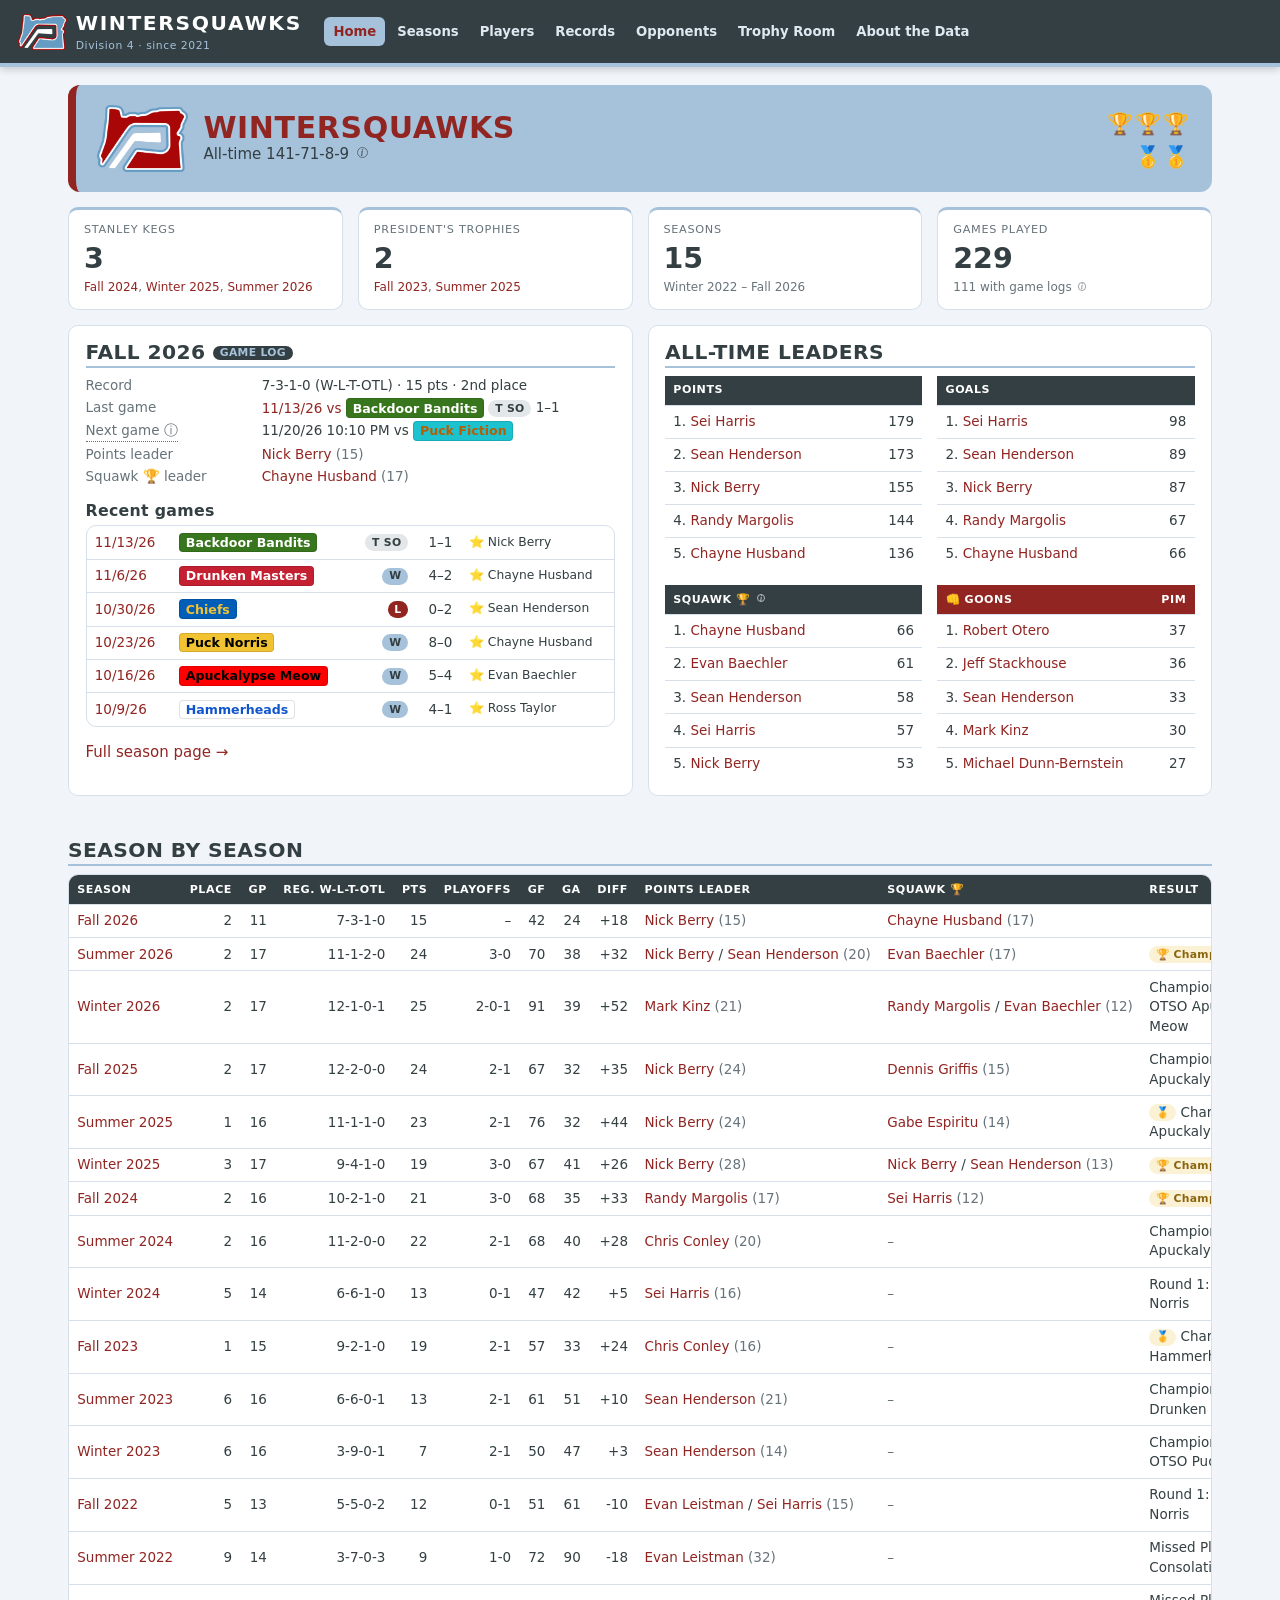
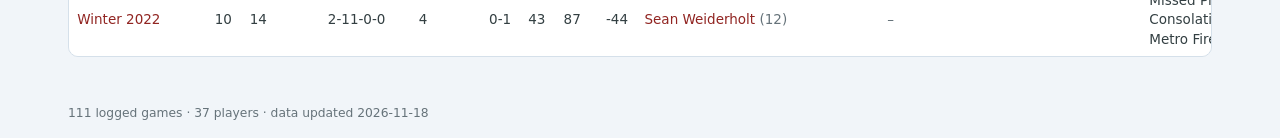
==== index.html @ 5ebfa0e2 "Trophy Room banner: loosely draped gold cloth with Squawks-blue lettering Hangs from two nails and s" ====
<!doctype html>
<html lang="en">
<head>
<meta charset="utf-8">
<meta name="viewport" content="width=device-width, initial-scale=1">
<title>WinterSquawks · Stats</title>
<link rel="icon" type="image/png" href="img/logos/primary.png">
<link rel="stylesheet" href="css/style.css?v=8024936f7b">
</head>
<body>
<header class="top">
  <a class="brand" href="#/"><img class="mark" src="img/logos/primary.png" alt="WinterSquawks logo"><span><b>WINTERSQUAWKS</b><small>Division 4 · since 2021</small></span></a>
  <nav id="nav">
    <a href="#/">Home</a>
    <a href="#/seasons">Seasons</a>
    <a href="#/players">Players</a>
    <a href="#/records">Records</a>
    <a href="#/opponents">Opponents</a>
    <a href="#/trophies">Trophy Room</a>
    <a href="#/about">About the Data</a>
  </nav>
</header>
<main id="app"><p class="loading">Loading…</p></main>
<footer class="foot">
  <span id="foot-meta"></span>
</footer>
<script type="module" src="js/app.js?v=8024936f7b"></script>
</body>
</html>
---- css/style.css ----
@font-face{font-family:'Permanent Marker';src:url(../fonts/permanent-marker.woff2) format('woff2');font-display:swap}
:root{
  /* WinterSquawks colorway */
  --sq-primary:#a6c1da; --sq-secondary:#912522; --sq-black:#333f42; --sq-white:#ffffff;
  --ice:#f1f5f9; --paper:var(--sq-white); --ink:var(--sq-black); --mute:#66737a; --line:#d5e0ea;
  --navy:var(--sq-black); --navy2:#46555a; --blue:var(--sq-secondary); --gold:#c9971a; --red:var(--sq-secondary); --green:#2f6b3a;
  --tint:#e4edf6;
  --head: "Avenir Next Condensed","Roboto Condensed","Arial Narrow",system-ui,sans-serif;
  --body: system-ui,-apple-system,"Segoe UI",Roboto,Helvetica,Arial,sans-serif;
}
*{box-sizing:border-box}
html,body{margin:0;background:var(--ice);color:var(--ink);font:15px/1.45 var(--body)}
a{color:var(--blue);text-decoration:none} a:hover{text-decoration:underline}
h2{color:var(--sq-black);border-bottom:2px solid var(--sq-primary);padding-bottom:.2rem}
h1,h2,h3{font-family:var(--head);letter-spacing:.02em;margin:0 0 .4em;line-height:1.1}
h1{font-size:2rem;text-transform:uppercase} h2{font-size:1.35rem;text-transform:uppercase;margin-top:1.4em} h3{font-size:1.05rem}
.top{background:var(--sq-black);border-bottom:4px solid var(--sq-primary);color:#fff;display:flex;flex-wrap:wrap;align-items:center;gap:.5rem 1.5rem;padding:.6rem 1.2rem;position:sticky;top:0;z-index:5;box-shadow:0 2px 8px #0003}
.brand{color:#fff;display:flex;gap:.6rem;align-items:center;text-decoration:none!important}
.brand .mark{font-size:1.9rem}
.brand b{font-family:var(--head);font-size:1.35rem;letter-spacing:.08em;display:block}
.brand small{display:block;color:var(--sq-primary);font-size:.72rem;letter-spacing:.05em}
nav{display:flex;flex-wrap:wrap;gap:.2rem}
nav a{color:#dfe8f0;padding:.35rem .6rem;border-radius:6px;font-weight:600;font-size:.88rem}
nav a:hover{background:var(--navy2);color:#fff;text-decoration:none}
nav a.on{background:var(--sq-primary);color:var(--sq-secondary);text-decoration:none}
main{max-width:1180px;margin:0 auto;padding:1.2rem}
.foot{max-width:1180px;margin:2rem auto 1rem;padding:0 1.2rem;color:var(--mute);font-size:.82rem;display:flex;justify-content:space-between;gap:1rem;flex-wrap:wrap}
.card{background:var(--paper);border:1px solid var(--line);border-radius:10px;padding:1rem 1.1rem;margin-bottom:1rem}
.grid{display:grid;gap:1rem}
.g2{grid-template-columns:repeat(auto-fit,minmax(320px,1fr))}
.g3{grid-template-columns:repeat(auto-fit,minmax(230px,1fr))}
.g4{grid-template-columns:repeat(auto-fit,minmax(160px,1fr))}
.stat{background:var(--paper);border:1px solid var(--line);border-radius:10px;padding:.8rem 1rem}
.stat .k{font-size:.75rem;color:var(--mute);text-transform:uppercase;letter-spacing:.06em}
.stat{border-top:3px solid var(--sq-primary)} .stat .v{color:var(--sq-black);font-family:var(--head);font-size:1.9rem;font-weight:700;font-variant-numeric:tabular-nums}
.stat .s{font-size:.8rem;color:var(--mute)}
.hero{background:var(--sq-primary);color:var(--sq-black);border-left:8px solid var(--sq-secondary);border-radius:12px;padding:1.3rem 1.4rem;margin-bottom:1rem;display:flex;flex-wrap:wrap;gap:1rem 2rem;align-items:flex-end;justify-content:space-between}
.hero h1{margin:0;color:var(--sq-secondary)} .hero .sub{color:var(--sq-black)}
.hero .big{color:var(--sq-secondary);font-family:var(--head);font-size:2.6rem;font-weight:700;line-height:1}
.trophies{font-size:1.4rem;letter-spacing:.1em}
table{border-collapse:collapse;width:100%;font-variant-numeric:tabular-nums;font-size:.9rem}
.tw{overflow-x:auto;background:var(--paper);border:1px solid var(--line);border-radius:10px}
th,td{padding:.42rem .55rem;text-align:right;white-space:nowrap;border-bottom:1px solid var(--line)}
th{background:var(--sq-black);font-size:.74rem;text-transform:uppercase;letter-spacing:.05em;color:#fff;position:sticky;top:0;cursor:default}
th.sort{cursor:pointer} th.sort:hover{background:var(--navy2)} th.on::after{content:" ▾"} th.on.asc::after{content:" ▴"}
td.l,th.l{text-align:left} tr:last-child td{border-bottom:0}
tbody tr:hover{background:var(--tint)}
tr.tot td{font-weight:700;background:var(--tint)}
.muted{color:var(--mute)} .small{font-size:.82rem}
.pill{display:inline-block;padding:.05rem .45rem;border-radius:99px;font-size:.72rem;font-weight:700;letter-spacing:.03em;vertical-align:middle}
.W{background:var(--sq-primary);color:var(--sq-black)} .L{background:var(--sq-secondary);color:#fff} .T,.OTL{background:#e3e7e9;color:var(--sq-black)}
.champ{background:#fbf1d4;color:#8a6510} .unv{background:#eceff0;color:#66737a} .ver{background:var(--sq-black);color:var(--sq-primary)}
.vid{font-size:.75rem;margin-left:.2rem}
.tabs{display:flex;gap:.3rem;margin:.5rem 0 1rem;flex-wrap:wrap}
.tabs button,.btn{border:1px solid var(--line);background:var(--paper);padding:.35rem .75rem;border-radius:7px;font:600 .85rem var(--body);cursor:pointer;color:var(--ink)}
.tabs button.on,.btn.pri{background:var(--navy);color:#fff;border-color:var(--navy)}
.btn:disabled{opacity:.5;cursor:not-allowed}
.controls{display:flex;flex-wrap:wrap;gap:.6rem 1rem;align-items:center;margin:.4rem 0 .8rem;font-size:.88rem}
.controls label{display:flex;gap:.35rem;align-items:center}
select,input,textarea{font:inherit;padding:.32rem .45rem;border:1px solid #c3ceda;border-radius:6px;background:#fff}
.story p{margin:.35rem 0} .story .l{color:var(--mute)}
.goal-list{list-style:none;padding:0;margin:0} .goal-list li{padding:.3rem 0;border-bottom:1px dashed var(--line)}
.note{background:#fff8e6;border:1px solid #f0d99a;border-radius:8px;padding:.6rem .8rem;font-size:.86rem}
.issues li{margin:.25rem 0}
.season-row a{font-weight:600}
.kv{display:grid;grid-template-columns:max-content 1fr;gap:.2rem 1rem;font-size:.9rem}
.kv dt{color:var(--mute)}
.loading{color:var(--mute)}
@media (max-width:640px){ h1{font-size:1.6rem} .hero .big{font-size:2rem} nav a{padding:.3rem .45rem;font-size:.8rem} }
td.wrap{white-space:normal;min-width:180px}
.team{display:inline-block;padding:.08rem .45rem;border-radius:4px;font-weight:600;font-size:.84rem;line-height:1.35;box-shadow:inset 0 0 0 1px #0000001f}
.hero h1 .team{font-size:inherit;padding:.05rem .5rem}
.note{background:var(--tint);border-color:var(--sq-primary)}
.btn.pri,.tabs button.on{background:var(--sq-secondary)!important;border-color:var(--sq-secondary)!important}
th.on{box-shadow:inset 0 -3px 0 var(--sq-primary)}

/* info icons: hover (or tap) for details */
.info,.hovertip{position:relative;display:inline-block;cursor:help}
.info{width:1.05em;height:1.05em;border-radius:50%;border:1.5px solid currentColor;font:700 .7em/1 Georgia,serif;font-style:italic;text-align:center;line-height:.95em;vertical-align:.25em;margin-left:.25em;opacity:.65;text-transform:none;letter-spacing:0}
.info:hover,.info:focus{opacity:1;outline:none}
.hovertip{border-bottom:1px dotted currentColor}
.tip{display:none;position:absolute;z-index:50;left:50%;top:calc(100% + 8px);transform:translateX(-50%);width:max-content;max-width:300px;
  background:var(--sq-black);color:#fff;font:400 .8rem/1.45 var(--body);text-transform:none;letter-spacing:0;text-align:left;white-space:normal;
  padding:.6rem .75rem;border-radius:8px;box-shadow:0 6px 20px #0004;border-top:3px solid var(--sq-primary)}
.tip.wide{max-width:380px;left:0;transform:none}
.tip .muted{color:#b9c6cc}
.info:hover .tip,.info:focus .tip,.hovertip:hover .tip,.hovertip:focus .tip,.hovertip:focus-within .tip{display:block}
th .tip{font-weight:400}
.ms{margin:.35rem 0;padding-left:1.1rem} .ms li{margin:.15rem 0} .ms li.major{font-weight:800;color:var(--sq-primary)}
/* all-time leaders */
.leaders{grid-template-columns:repeat(auto-fit,minmax(200px,1fr))}
/* Goons */
.goons th{background:var(--sq-secondary)}
.hero.has-photo{align-items:center;justify-content:flex-start}
.pphoto{width:150px;height:150px;object-fit:cover;border-radius:12px;border:4px solid var(--sq-white);box-shadow:0 4px 14px #0003;background:var(--sq-white)}
@media (max-width:640px){ .pphoto{width:110px;height:110px} }
/* logos */
.brand img.mark{height:2.4rem;width:auto;display:block}
.hero-id{display:flex;align-items:center;gap:1rem}
.hero-logo{height:4.5rem;width:auto;display:block}
@media (max-width:640px){ .hero-logo{height:3.2rem} }
/* player page: trophies and ribbons on separate lines */
.trophies.stacked{display:flex;flex-direction:column;align-items:flex-end;gap:.15rem;margin-left:auto}
/* records: career leaders, 4 x 2 */
.rec4{grid-template-columns:repeat(4,minmax(0,1fr))}
@media (max-width:900px){ .rec4{grid-template-columns:repeat(2,minmax(0,1fr))} }
@media (max-width:480px){ .rec4{grid-template-columns:1fr} }
.rec-box{display:flex;flex-direction:column;gap:.5rem;min-width:0}
.rec-title{font-family:var(--head);font-weight:700;text-transform:uppercase;letter-spacing:.04em;font-size:.95rem;color:var(--sq-black)}
.rec3{grid-template-columns:repeat(3,minmax(0,1fr))}
@media (max-width:900px){ .rec3{grid-template-columns:1fr} }
.rec-leader{display:flex;flex-wrap:wrap;justify-content:center;align-items:flex-start;gap:.5rem .8rem;background:var(--sq-primary);border-left:5px solid var(--sq-secondary);border-radius:10px;padding:.7rem;text-align:center;color:var(--sq-black)}
.rec-leader > b{flex-basis:100%;font-family:var(--head);font-size:1.5rem;color:var(--sq-secondary);line-height:1}
.rec-leader > .small{flex-basis:100%;margin-top:-.4rem;text-transform:uppercase;letter-spacing:.06em;color:var(--sq-black)}
.rec-person{display:flex;flex-direction:column;align-items:center;gap:.2rem;min-width:0;max-width:100%}
.rec-person .nm{font-weight:700;color:var(--sq-black);line-height:1.2;white-space:nowrap;max-width:100%;overflow:hidden;text-overflow:ellipsis}
.rec-person img{width:96px;height:96px;object-fit:cover;border-radius:10px;border:3px solid var(--sq-white);background:var(--sq-white);display:block}
.rec-leader.tie .rec-person img{width:64px;height:64px}
.rec-person .muted{color:var(--navy2)}
.rec-box .tw td.l{white-space:normal}
/* team logos */
.tlogo{display:inline-block;object-fit:contain;vertical-align:middle;border-radius:6px}
.tlogo.sm{width:26px;height:26px;margin-right:.15rem}
.tlogo.lg{width:72px;height:72px;flex:none;background:#fff;padding:3px;border-radius:10px;box-shadow:0 2px 8px #0003}
.tlogo.none{display:inline-flex;align-items:center;justify-content:center;font:700 .62rem var(--head);letter-spacing:.03em}
.tlogo.lg.none{font-size:1.1rem;padding:0}
/* season winners band */
.winners{display:grid;grid-template-columns:1fr 1fr;gap:1rem;background:var(--wb-bg);color:var(--wb-fg);border-radius:12px;padding:1rem 1.2rem;margin:-.4rem 0 1rem;box-shadow:inset 0 0 0 1px #0000001f}
.wb-side{display:flex;align-items:center;gap:.9rem}
.wb-side.r{flex-direction:row-reverse;text-align:right}
.wb-label{font-size:.72rem;text-transform:uppercase;letter-spacing:.08em;font-weight:700;opacity:.85}
.wb-team{font-family:var(--head);font-size:1.4rem;font-weight:700;text-transform:uppercase;line-height:1.1}
.wb-info{font-size:.82rem;opacity:.9}
@media (max-width:640px){ .winners{grid-template-columns:1fr} .wb-side.r{flex-direction:row;text-align:left} }
.rec-leader.many{padding:1rem .7rem}
/* team pages */
.team-hero{border-left-color:var(--sq-black);align-items:center;justify-content:flex-start}
.team-hero .big,.team-hero h1{color:inherit}
.tlogo.xl{width:110px;height:110px;flex:none;background:#fff;padding:4px;border-radius:12px;box-shadow:0 4px 14px #0003}
.tlogo.xl.none{font-size:1.5rem;padding:0}
a.tl:hover{text-decoration:none} a.tl:hover .team{box-shadow:inset 0 0 0 2px #0006}
.hero-logo.sec{height:6rem}
@media (max-width:640px){ .hero-logo.sec{height:4rem} }
/* goal videos play inline under the scorer */
.vidbtn{border:1px solid var(--line);background:var(--paper);color:var(--blue);font:600 .8rem var(--body);padding:.12rem .5rem;border-radius:6px;cursor:pointer}
.vidbtn:hover,.vidbtn.on{background:var(--sq-secondary);border-color:var(--sq-secondary);color:#fff}
.vidbox{margin:.5rem 0 .3rem;max-width:640px}
.vidbox iframe{display:block;width:100%;aspect-ratio:16/9;border:0;border-radius:8px;background:#000;margin-bottom:.25rem}
/* game page matchup header */
.hero.matchup{display:grid;grid-template-columns:1fr auto 1fr;align-items:center;gap:1rem;text-align:center}
.mu-team{display:flex;flex-direction:column;align-items:center;gap:.5rem;color:inherit;text-decoration:none!important}
.mu-logo{width:120px;height:120px;object-fit:contain;display:block}
.mu-team .tlogo.mu-logo{background:#fff;padding:5px;border-radius:14px;box-shadow:0 3px 10px #0003}
.mu-team .tlogo.mu-logo.none{display:flex;align-items:center;justify-content:center;font:700 1.6rem var(--head);padding:0}
.mu-name{font-family:var(--head);font-size:1.5rem;font-weight:700;text-transform:uppercase;letter-spacing:.03em;color:var(--sq-secondary)}
.mu-name .team{font-size:1.1rem;padding:.15rem .55rem}
.mu-mid .big{font-size:3.2rem}
.mu-mid .sub{font-size:.85rem}
@media (max-width:640px){ .mu-logo{width:72px;height:72px} .mu-name{font-size:1.05rem} .mu-name .team{font-size:.85rem} .mu-mid .big{font-size:2.2rem} }
/* The Beer League Telegraph(ed Pass) */
.paper{background:#f6f1e4;color:#1d1a16;border:1px solid #d8cfb9;border-radius:4px;padding:1.2rem 1.6rem 1.4rem;margin:1.6rem 0 1rem;box-shadow:0 2px 12px #0002;font-family:Georgia,"Times New Roman",serif;
  background-image:linear-gradient(#0000 0,#0000 calc(100% - 1px),#0000000a 100%);background-size:100% 4px}
.mh{text-align:center;border-bottom:3px double #1d1a16;padding-bottom:.4rem;margin-bottom:.8rem}
.mh-meta{display:flex;justify-content:space-between;gap:1rem;font:italic .74rem Georgia,serif;border-bottom:1px solid #1d1a16;padding-bottom:.3rem;margin-bottom:.4rem;text-transform:uppercase;letter-spacing:.05em}
.mh-name{font-family:"Old English Text MT","UnifrakturMaguntia","Engravers Old English",Georgia,serif;font-size:2.6rem;font-weight:700;line-height:1.05;letter-spacing:.01em}
.mh-name span{font-size:.55em;font-style:italic;font-family:Georgia,serif;font-weight:400;margin-left:.15em;vertical-align:.2em}
.mh-sec{border-top:1px solid #1d1a16;margin-top:.4rem;padding-top:.25rem}
.mh-sec span{display:inline-block;background:#1d1a16;color:#f6f1e4;font:700 .78rem/1 var(--head);letter-spacing:.35em;text-transform:uppercase;padding:.3rem .8rem .3rem 1.15rem}
.np-kicker{font:700 .72rem var(--head);letter-spacing:.2em;text-transform:uppercase;color:var(--sq-secondary)}
.np-head{font-family:Georgia,"Times New Roman",serif;font-size:2.1rem;font-weight:900;line-height:1.05;letter-spacing:-.01em;text-transform:uppercase;margin:.15rem 0 .35rem}
.np-deck{font-style:italic;font-size:1.05rem;color:#4a443b;border-bottom:1px solid #1d1a16;padding-bottom:.5rem;margin-bottom:.7rem}
.np-body{column-count:2;column-gap:1.6rem;column-rule:1px solid #c9bfa6;font-size:1rem;line-height:1.55;text-align:justify;hyphens:auto}
.np-body p{margin:0 0 .6rem}
.np-body p.lede::first-letter{float:left;font-size:3.1em;line-height:.85;font-weight:700;padding:.08em .08em 0 0}
.np-watch{margin-top:.6rem;border-top:1px solid #c9bfa6;padding-top:.6rem}
.paper .vidbtn{font-family:Georgia,serif}
@media (max-width:700px){ .np-body{column-count:1} .mh-name{font-size:1.7rem} .np-head{font-size:1.5rem} .mh-meta span:last-child{display:none} }
.np-body.short{column-count:1}
/* playoff editions */
.paper{position:relative;overflow:hidden}
.np-strap{display:inline-block;margin:.1rem 0 .35rem;padding:.2rem 1rem;font:700 .8rem/1.2 var(--head);letter-spacing:.25em;text-transform:uppercase;color:#1d1a16;border-top:2px solid #1d1a16;border-bottom:2px solid #1d1a16}
.paper.po{border:3px double #b8860b;box-shadow:0 4px 18px #b8860b33}
.paper.po .mh{border-bottom-color:#b8860b}
.paper.po .np-kicker{color:#a0740a}
.paper.won .np-strap{background:#c9971a;color:#1d1a16;border-color:#1d1a16;animation:strap 2.4s ease-in-out infinite}
.paper.won .np-head{color:var(--sq-secondary)}
.paper.title{background-color:#fbf4dc}
.paper.title .np-head{font-size:3rem;text-align:center;line-height:1;margin:.3rem 0 .2rem;text-shadow:2px 2px 0 #c9971a55}
.paper.title .np-kicker,.paper.title .np-deck{text-align:center}
.np-score{text-align:center;font:700 1.3rem Georgia,serif;letter-spacing:.06em;text-transform:uppercase;margin-bottom:.4rem}
.np-score span{color:#b8860b;margin:0 .4rem}
.np-photo{margin:.4rem 0 1rem;border:1px solid #1d1a16;padding:.4rem;background:#fff}
.np-photo img{display:block;width:100%;height:auto;filter:saturate(.92) contrast(1.03)}
.np-photo figcaption{font:italic .86rem/1.4 Georgia,serif;color:#3d372f;padding:.45rem .1rem .1rem;border-top:1px solid #c9bfa6;margin-top:.4rem}
.confetti{position:absolute;inset:0;pointer-events:none;opacity:.55;
  background-image:
    radial-gradient(circle,#c9971a 0 3px,transparent 3.5px),radial-gradient(circle,#912522 0 2.5px,transparent 3px),
    radial-gradient(circle,#a6c1da 0 3px,transparent 3.5px),radial-gradient(circle,#c9971a 0 2px,transparent 2.5px);
  background-size:140px 120px,170px 150px,120px 160px,90px 110px;background-position:10px 20px,60px 80px,100px 10px,30px 55px;
  -webkit-mask-image:linear-gradient(#000 0,#000 9rem,transparent 14rem);mask-image:linear-gradient(#000 0,#000 9rem,transparent 14rem)}
.paper.title .confetti{opacity:.75;-webkit-mask-image:linear-gradient(#000 0,#000 16rem,transparent 24rem);mask-image:linear-gradient(#000 0,#000 16rem,transparent 24rem)}
.paper > *:not(.confetti){position:relative}
@keyframes strap{0%,100%{box-shadow:0 0 0 #c9971a00}50%{box-shadow:0 0 14px #c9971aaa}}
@media (prefers-reduced-motion:reduce){ .paper.won .np-strap{animation:none} }
@media (max-width:700px){ .paper.title .np-head{font-size:1.9rem} }
.team-trophies{display:flex;flex-direction:column;gap:.15rem;margin-top:.3rem;font-size:1.25rem;letter-spacing:.06em}
.team-trophies span{font-size:.8rem;letter-spacing:0;font-weight:600;opacity:.9;margin-left:.3rem;vertical-align:.15em}
/* game lineup card */
.lineup{background:linear-gradient(180deg,#f7fbff,#eaf2fa);border:1px solid var(--line);border-radius:12px;padding:1rem 1.2rem;display:grid;gap:1rem}
.lu-group{display:grid;gap:.45rem}
.lu-head{font:700 .8rem var(--head);letter-spacing:.14em;text-transform:uppercase;color:var(--sq-black);border-bottom:2px solid var(--sq-primary);padding-bottom:.25rem}
.lu-row{display:grid;grid-template-columns:5.5rem 1fr;align-items:center;gap:.6rem}
.lu-lab{font:600 .78rem var(--body);color:var(--muted);text-transform:uppercase;letter-spacing:.05em}
.lu-slots{display:grid;gap:.6rem}
.lu-slots.n3{grid-template-columns:repeat(3,minmax(0,1fr))}
.lu-slots.n2{grid-template-columns:repeat(2,minmax(0,1fr));max-width:66.6%;margin:0 auto;width:100%}
.lu-p{display:flex;align-items:center;gap:.45rem;background:#fff;border:1px solid var(--line);border-left:4px solid var(--sq-secondary);border-radius:8px;padding:.45rem .6rem;color:var(--sq-black);text-decoration:none!important;min-width:0;box-shadow:0 1px 3px #0000000d}
.lu-p:hover{border-color:var(--sq-secondary);box-shadow:0 2px 8px #91252222}
.lu-p.empty{background:transparent;border-style:dashed;border-left-width:1px;box-shadow:none;color:var(--muted)}
.lu-p.rec{border-left-color:#c9971a;box-shadow:inset 0 0 0 1px #c9971a66}
.lu-p.rec .lu-name::after{content:" ★";color:#b8860b}
.lu-pos{font:700 .7rem var(--head);background:var(--sq-black);color:#fff;border-radius:4px;padding:.12rem .32rem;flex:none}
.lu-p.empty .lu-pos{background:#c5ccd3}
.lu-num{font:700 .82rem var(--head);color:var(--sq-secondary);flex:none}
.lu-name{font-weight:600;white-space:nowrap;overflow:hidden;text-overflow:ellipsis}
.lu-note{margin:0;text-align:center}
@media (max-width:700px){ .lu-row{grid-template-columns:1fr} .lu-slots.n2{max-width:none} .lu-num{display:none} .lu-p{padding:.4rem;gap:.3rem} .lu-name{font-size:.85rem} }
/* stats entry: line builder */
.lb{display:grid;gap:.9rem;margin:.4rem 0 .6rem}
.lb-sec h4{margin:0 0 .35rem;font:700 .8rem var(--head);letter-spacing:.12em;text-transform:uppercase}
.lb-row{display:grid;grid-template-columns:4.2rem repeat(var(--n),minmax(0,13rem)) 2rem;gap:.5rem;align-items:end;margin-bottom:.35rem}
.lb-row .lb-lab{font-size:.8rem;color:var(--muted);padding-bottom:.45rem}
.lb-row label{display:flex;flex-direction:column;font-size:.72rem;font-weight:700;color:var(--muted)}
.lb-row select{width:100%}
.lb-legacy{background:#fff8e6;border:1px solid #ecd9a6;border-radius:8px;padding:.6rem .8rem;font-size:.88rem}
/* goalies: centered, a second goalie stacks under the first */
.lu-slots.goalies{grid-template-columns:minmax(0,1fr);width:100%;max-width:calc((100% - 1.2rem) / 3);margin:0 auto}
@media (max-width:700px){ .lu-slots.goalies{max-width:none} }
.lg-table td{padding:.3rem .35rem}
.lg-table select{max-width:11rem}
/* stats entry: Division 4 awards */
.aw-row{align-items:flex-end}
.aw-people{display:grid;grid-template-columns:repeat(auto-fit,minmax(300px,1fr));gap:.8rem;margin:.6rem 0}
.aw-person{display:flex;flex-wrap:wrap;gap:.5rem;align-items:flex-end;border:1px solid var(--line);border-radius:8px;padding:.6rem .7rem;background:#fbfcfe}
.aw-person .aw-lab{flex-basis:100%;font:700 .78rem var(--head);letter-spacing:.08em;text-transform:uppercase}
.aw-person label{display:flex;flex-direction:column;font-size:.75rem;font-weight:700;color:var(--muted)}
.aw-person input[list]{width:11rem}
/* records: each row of boxes lines up (title, leader card, table) so the sections stay even */
.rec4,.rec3{grid-auto-rows:auto}
.rec4 > .rec-box,.rec3 > .rec-box{display:grid;grid-row:span 3;grid-template-rows:subgrid;gap:.5rem}
.rec-box > .rec-leader{align-content:center}
.rec-leader.tie .rec-person{max-width:calc(50% - .4rem)}
.rec-leader.tie .rec-person .nm{font-size:.85rem}
/* home: same gap between the stat boxes and the boxes below as between other sections */
.grid + .grid{margin-top:1rem}
/* stats entry: league games grouped by date */
.lg-day td{background:#eef3f8;border-top:2px solid var(--line);padding:.5rem .6rem!important;font-size:.9rem}
.lg-day.need td{background:#fff4de;border-top-color:#e0b85c}
.lg-day.upcoming td{color:var(--muted)}
.lg-state{display:inline-block;margin-left:.4rem;font:700 .68rem var(--head);letter-spacing:.08em;text-transform:uppercase;border-radius:4px;padding:.12rem .4rem;background:#dfe6ee;color:#4a5866}
.lg-day.need .lg-state{background:#c9971a;color:#1d1a16}
.lg-day.done .lg-state{background:#d7ecd9;color:#2f6b3a}
.lg-day .btn{margin-left:.6rem;padding:.15rem .55rem;font-size:.8rem}
tr.lg-need td{background:#fffaf0}
.lg-site{color:var(--muted);font-size:.78rem;margin-top:.15rem}
.lg-site.differs{color:#a0740a}
.linkbtn{background:none;border:0;padding:0;color:var(--blue);text-decoration:underline;cursor:pointer;font:inherit}
.lg-sync{display:flex;flex-wrap:wrap;gap:.6rem;align-items:center;justify-content:space-between;background:#f4f7fb;border:1px solid var(--line);border-radius:8px;padding:.6rem .8rem;margin:.6rem 0;font-size:.9rem}
.lg-report{background:#eef8ef;border:1px solid #bcdcc0;border-radius:8px;padding:.5rem .8rem;font-size:.88rem;margin-bottom:.6rem}
.lg-needs{background:#fff4de;border:1px solid #ecd9a6;border-radius:8px;padding:.45rem .8rem;font-size:.9rem}
.lg-day td{text-align:left!important}
.lg-table select{max-width:10.8rem}
.lg-table input[type=number]{width:3.4rem!important}
.lg-table td:first-child{white-space:nowrap}
/* delayed hover tips: abbreviated column headers and other short labels */
.has-tip:not(th){position:relative}
span.has-tip{border-bottom:1px dotted currentColor;cursor:help}
th.has-tip{cursor:help} th.sort.has-tip{cursor:pointer}
.has-tip::before{content:attr(data-tip);position:absolute;top:calc(100% + 6px);left:50%;transform:translateX(-50%);z-index:30;
  background:#1f2a30;color:#fff;font:500 .78rem/1.35 var(--body);letter-spacing:0;text-transform:none;white-space:normal;width:max-content;max-width:16rem;text-align:left;
  padding:.35rem .55rem;border-radius:6px;box-shadow:0 4px 14px #0004;pointer-events:none;opacity:0;visibility:hidden;transition:opacity .15s ease 0s,visibility 0s linear .15s}
.has-tip:hover::before,.has-tip:focus-visible::before{opacity:1;visibility:visible;transition:opacity .15s ease 1s,visibility 0s linear 1s}
th.has-tip:first-child::before{left:0;transform:none}
th.has-tip:last-child::before{left:auto;right:0;transform:none}
/* stats entry: teams */
.t-logo{width:40px;height:40px;object-fit:contain;display:inline-flex;align-items:center;justify-content:center;border-radius:6px;vertical-align:middle}
.t-logo.none{font:700 .7rem var(--head)}
.t-add{align-items:flex-end}
.t-add input[type=color]{width:3.2rem;height:2.2rem;padding:.1rem}
.t-preview{display:flex;align-items:center;gap:.5rem;padding-bottom:.2rem}
/* ================= Trophy room: high-school trophy case, video-game style ================= */
.tcase{--oak:#b8732f;--oak-d:#7a4419;--oak-l:#dd9a52;--ink:#16212b;max-width:1060px;margin:1.2rem auto 2rem;filter:drop-shadow(0 14px 24px #0003)}
.tc-crown{width:max-content;max-width:90%;margin:0 auto -6px;position:relative;z-index:2;padding:.45rem 1.6rem .5rem;border:3px solid var(--ink);border-radius:10px 10px 4px 4px;
  background:linear-gradient(#fff2bd,#e6b955 55%,#b98a2c);font:800 1.05rem/1 var(--head);letter-spacing:.18em;text-transform:uppercase;color:#4a3208;text-align:center;
  box-shadow:inset 0 2px 0 #fff8,0 4px 0 var(--ink)}
.tc-crown span{color:#912522}
.tc-frame{position:relative;border:4px solid var(--ink);border-radius:14px;padding:16px;
  background:linear-gradient(90deg,var(--oak-d),var(--oak) 6%,var(--oak-l) 18%,var(--oak) 40%,var(--oak-l) 70%,var(--oak) 90%,var(--oak-d));
  box-shadow:inset 0 3px 0 #ffffff40,inset 0 -4px 0 #00000040}
.tc-inner{position:relative;overflow:hidden;border:4px solid var(--ink);border-radius:6px;padding:1.6rem 1.2rem 1rem;
  background:radial-gradient(ellipse 30% 55% at 18% 0,#ffffff24,transparent 70%),radial-gradient(ellipse 30% 55% at 50% 0,#ffffff2e,transparent 70%),radial-gradient(ellipse 30% 55% at 82% 0,#ffffff24,transparent 70%),
    repeating-linear-gradient(90deg,#ffffff05 0 2px,transparent 2px 6px),linear-gradient(#22405f,#1a3049 60%,#142538)}
.tc-spots{position:absolute;left:0;right:0;top:0;display:flex;justify-content:space-around;pointer-events:none}
.tc-spots i{width:34px;height:10px;border:3px solid var(--ink);border-top:0;border-radius:0 0 10px 10px;background:linear-gradient(#fffbe0,#ffd970);box-shadow:0 0 18px 6px #ffe9a055}
.tc-shelf{position:relative;display:flex;flex-wrap:wrap;justify-content:center;align-items:flex-end;gap:1.4rem 2.2rem;padding:.6rem .4rem 0;min-height:120px}
.tc-glass-shelf{height:14px;margin:0 -1.2rem .9rem;border-top:3px solid #dff6ff;border-bottom:3px solid var(--ink);
  background:linear-gradient(#bfe8f5cc,#7fc2d8aa 60%,#3e7d95aa);box-shadow:0 10px 16px -6px #0008}
.tc-item{display:flex;flex-direction:column;align-items:center;text-decoration:none!important;color:inherit;background:none;border:0;padding:0;font:inherit;cursor:pointer;position:relative}
.tc-svg{display:block;overflow:visible;transition:transform .25s cubic-bezier(.3,1.6,.5,1),filter .25s}
.tc-item:hover .tc-svg,.tc-item:focus-visible .tc-svg{transform:translateY(-6px) scale(1.03);filter:drop-shadow(0 0 14px #ffe9a0aa)}
.tc-keg .tc-svg{width:min(260px,62vw)}
.tc-pres .tc-svg{width:172px}
.tc-card{margin-top:.35rem;background:#fffdf5;border:2px solid var(--ink);border-radius:4px;padding:.25rem .7rem;font:700 .72rem/1.3 var(--body);text-transform:uppercase;letter-spacing:.08em;color:#3a3226;text-align:center;box-shadow:0 3px 0 var(--ink)}
.tc-card b{color:#912522;letter-spacing:.04em}
.tc-card.muted{background:#ffffff26;border-style:dashed;border-color:#ffffff66;color:#ffffffaa;box-shadow:none}
.tc-hint{position:absolute;top:-.4rem;right:-7.5rem;background:#ffd970;border:2px solid var(--ink);border-radius:999px;padding:.2rem .7rem;font:800 .7rem var(--head);letter-spacing:.06em;text-transform:uppercase;color:#4a3208;box-shadow:0 3px 0 var(--ink);animation:tcbob 2.4s ease-in-out infinite}
@keyframes tcbob{50%{transform:translateY(-5px)}}
.tc-sparkle{transform-origin:193px 115px;animation:tcspark 2.8s ease-in-out infinite}
@keyframes tcspark{0%,100%{opacity:.2;transform:scale(.6)}50%{opacity:1;transform:scale(1.1)}}
.tc-ghost{cursor:default;opacity:.85}
.tc-ghost-spot{width:120px;height:150px;border:3px dashed #ffffff55;border-radius:10px;background:radial-gradient(#ffffff10,transparent 70%)}
.tc-rail-wrap{position:relative;padding:.2rem 0 .4rem;text-align:center}
.tc-rail{height:12px;margin:0 1rem;border:3px solid var(--ink);border-radius:999px;background:linear-gradient(#fff,#c8d1d8 50%,#7d8994)}
.tc-medals{display:flex;flex-wrap:wrap;justify-content:center;gap:.2rem 1.2rem;margin-top:-3px}
.tc-medal{position:relative;display:block;width:88px;padding-top:12px;transform-origin:50% 0;animation:tcsway 4s ease-in-out infinite}
.tc-medal:nth-child(2n){animation-delay:-1.3s}.tc-medal:nth-child(3n){animation-delay:-2.6s}
.tc-medal .tc-svg{width:88px}
.tc-medal:hover{animation-play-state:paused}.tc-medal:hover .tc-svg{filter:drop-shadow(0 0 10px #ffffffaa)}
.tc-hook{position:absolute;top:0;left:50%;width:12px;height:14px;margin-left:-6px;border:3px solid var(--ink);border-top:0;border-radius:0 0 8px 8px;background:transparent}
.tc-ghost-medal{animation:none;height:150px}
.tc-ghost-medal::after{content:"";position:absolute;top:18px;left:14px;width:60px;height:118px;border:3px dashed #ffffff44;border-radius:30px 30px 999px 999px}
@keyframes tcsway{0%,100%{transform:rotate(-2.5deg)}50%{transform:rotate(2.5deg)}}
.tc-rail-card{display:inline-block;margin-top:.5rem}
.tc-glass{position:absolute;inset:16px;pointer-events:none;border-radius:6px;
  background:linear-gradient(115deg,transparent 0 8%,#ffffff1c 8% 13%,transparent 13% 15%,#ffffff12 15% 17%,transparent 17% 58%,#ffffff14 58% 64%,transparent 64%),linear-gradient(90deg,transparent calc(50% - 1px),#16212b33 calc(50% - 1px) calc(50% + 1px),transparent calc(50% + 1px))}
.tc-plinth{height:26px;margin:0 10px;border:4px solid var(--ink);border-top:0;border-radius:0 0 10px 10px;background:linear-gradient(var(--oak-d),#5a300f)}
@media (max-width:760px){ .tc-hint{position:static;margin-top:.4rem} .tc-frame{padding:10px} .tc-glass{inset:10px} .tc-pres .tc-svg{width:120px} }
@media (prefers-reduced-motion:reduce){ .tc-medal,.tc-hint,.tc-sparkle{animation:none} }

/* ================= Stanley Keg engraving viewer ================= */
body.kv-open{overflow:hidden}
.kv.kv-ov{position:fixed;inset:0;z-index:100;background:radial-gradient(ellipse at 50% 40%,#2a3d52,#0b1219 75%);animation:kvin .3s ease}
.kv.kv-ov.closing{animation:kvout .25s ease forwards}
@keyframes kvin{from{opacity:0}} @keyframes kvout{to{opacity:0}}
.kv-stage{position:absolute;inset:0 0 72px 0;overflow:hidden}
.kv-surface{position:absolute;left:0;top:0;width:1560px;transform-origin:0 0;padding:26px 30px;border:4px solid #16212b;border-radius:18px;
  background:linear-gradient(90deg,#4c5761,#99a5ae 6%,#d5dde3 16%,#eef3f6 30%,#ffffff 42%,#e3e9ee 55%,#c3ccd4 75%,#8c98a2 92%,#4c5761);
  box-shadow:0 30px 60px #000a,inset 0 0 0 3px #ffffff55}
.kv-ring{position:relative;display:grid;grid-template-columns:repeat(6,1fr);border:3px solid #16212b;border-radius:6px;overflow:hidden;
  background:linear-gradient(90deg,#00000022,transparent 10%,transparent 90%,#00000022)}
.kv-panel{position:relative;min-height:330px;padding:.8rem .7rem 1rem;border-right:2px solid #6f7b85;box-shadow:inset -1px 0 0 #ffffffaa;cursor:zoom-in;transition:background .4s}
.kv-panel:last-child{border-right:0}
.kv-panel.empty{cursor:default}
.kv-panel.on{background:#ffffff40}
.kv-team,.kv-names{font-family:'Copperplate','Copperplate Gothic Light','Engravers MT','Cinzel',Georgia,serif;text-transform:uppercase;color:#4d565e;
  text-shadow:0 1px 0 #ffffffd0,0 -1px 0 #00000040}
.kv-head{border-bottom:1.5px solid #8a959f;box-shadow:0 1px 0 #ffffffaa;padding-bottom:.35rem;margin-bottom:.45rem}
.kv-team{font-size:1.02rem;letter-spacing:.06em;font-weight:700;line-height:1.15}
.kv-capt{font-family:'Copperplate','Copperplate Gothic Light','Engravers MT','Cinzel',Georgia,serif;text-transform:uppercase;color:#4d565e;text-shadow:0 1px 0 #ffffffd0,0 -1px 0 #00000040;font-size:.86rem;letter-spacing:.04em;margin-top:.3rem}
.kv-capt a{color:inherit;text-decoration:none} .kv-capt a:hover{color:#912522;text-decoration:underline}
.kv-team span{display:block;font-size:.8rem;letter-spacing:.12em;font-weight:400}
.kv-names{display:flex;flex-wrap:wrap;gap:.18rem .6rem;font-size:.86rem;letter-spacing:.03em;line-height:1.25}
.kv-names a{color:inherit;text-decoration:none} .kv-names a:hover{color:#912522;text-decoration:underline}
.kv-blank{display:block;width:100%;height:.55rem;margin:.45rem 0;border-bottom:1.5px solid #9aa5ae;box-shadow:0 1px 0 #ffffffaa}
.kv-blank.short{width:60%}
.kv-panel.wsq .kv-team{color:#5a2a2a}
.kv-band{position:relative;height:56px;margin:0 -6px;border-left:0;border-right:0;background:linear-gradient(#7e8a94,#e6ecf0 35%,#ffffff 48%,#aab5bd 80%,#5b6670);border-top:3px solid #16212b;border-bottom:3px solid #16212b}
.kv-band:first-child{margin-bottom:14px}.kv-ring + .kv-band{margin:14px -6px}
.kv-slot{position:absolute;top:50%;transform:translateY(-50%) rotate(var(--rot))}
.kv-sticker{display:flex;align-items:center;justify-content:center;width:44px;height:44px;border-radius:50%;background:#fff;border:3px solid #16212b;box-shadow:0 3px 0 #16212b;overflow:hidden;font:800 .7rem var(--head)}
.kv-sticker img{width:36px;height:36px;object-fit:contain}
.kv-bar{position:absolute;left:0;right:0;bottom:0;height:72px;display:flex;align-items:center;justify-content:center;gap:.6rem;padding:0 1rem;background:#0b1219e6;border-top:3px solid #16212b}
.kv-cap{min-width:min(360px,50vw);text-align:center;color:#fff}
.kv-cap b{display:block;font:800 1.05rem var(--head);letter-spacing:.06em;text-transform:uppercase}
.kv-cap span{font-size:.78rem;color:#a6c1da}
.kv-btn{border:3px solid #16212b;border-radius:10px;background:linear-gradient(#fff2bd,#e6b955);color:#4a3208;font:800 .95rem var(--head);padding:.45rem .8rem;cursor:pointer;box-shadow:0 3px 0 #16212b}
.kv-btn:disabled{opacity:.35;cursor:default}
.kv-btn:not(:disabled):active{transform:translateY(2px);box-shadow:0 1px 0 #16212b}
.kv-all{background:linear-gradient(#fff,#c8d1d8)} .kv-x{background:linear-gradient(#ffb3a8,#e0614f);color:#3b0d06}
@media (max-width:640px){ .kv-all{display:none} .kv-cap{min-width:0;flex:1} .kv-cap b{font-size:.85rem} }
.tc-keg:focus:not(:focus-visible){outline:none}
.tc-item:focus-visible{outline:3px solid #ffd970;outline-offset:6px;border-radius:8px}
@media (max-width:760px){ .tc-medal,.tc-medal .tc-svg{width:74px} }
/* trophy case: Art Ross and "Rocket" Richard */
.tc-awards{gap:1.6rem 2rem;align-items:flex-end}
.aw-trophy{display:flex;flex-direction:column;align-items:center;width:min(460px,100%)}
.aw-top{width:min(300px,78%);margin-bottom:-2px;position:relative;z-index:1}
.aw-rocket .aw-top{width:min(290px,76%)}
.ar-base,.rr-base{width:100%;background:var(--ink);padding:3px 3px 4px}
.ar-base{clip-path:polygon(9% 0,91% 0,100% 100%,0 100%)}
.ar-grid{clip-path:polygon(9% 0,91% 0,100% 100%,0 100%);display:grid;grid-template-columns:repeat(5,1fr);gap:.7rem .2rem;padding:1rem 11% 1.1rem;
  background:linear-gradient(90deg,#7a4419,#b8732f 12%,#d48e47 30%,#b8732f 55%,#d48e47 80%,#7a4419);box-shadow:inset 0 3px 0 #ffffff30}
.ar-puck,.rr-plaque{text-decoration:none!important;color:inherit;min-width:0}
.ar-puck{display:flex;flex-direction:column;align-items:center;gap:.15rem}
.ar-face{display:flex;align-items:center;justify-content:center;width:58px;height:58px;border-radius:50%;border:6px solid #121417;overflow:hidden;
  background:radial-gradient(circle at 35% 30%,#ffffff,#d3dbe1 45%,#8693a0);box-shadow:0 0 0 2px var(--ink),0 3px 0 2px var(--ink)}
.ar-face img{width:100%;height:100%;object-fit:cover}
.aw-eng{display:flex;flex-direction:column;align-items:center;line-height:1;font-family:'Copperplate','Copperplate Gothic Bold','Arial Black',sans-serif;color:#4a5560;text-shadow:0 1px 0 #ffffffcc}
.aw-eng b{font-size:1rem} .aw-eng small{font-size:.5rem;letter-spacing:.06em;font-weight:700}
.ar-name,.rr-name{font:800 .6rem/1.1 var(--body);text-transform:uppercase;letter-spacing:.03em;text-align:center;max-width:100%;overflow:hidden;text-overflow:ellipsis;white-space:nowrap}
.ar-name{color:#fff6dd;text-shadow:0 1px 0 #0008} .ar-sub{font:600 .55rem var(--body);color:#ffe2b0;text-transform:uppercase}
.ar-puck.wsq .ar-face{border-color:#912522}
.ar-puck:hover .ar-face,.rr-plaque:hover{filter:brightness(1.12)}
.rr-base{clip-path:polygon(5% 0,95% 0,100% 100%,0 100%)}
.rr-grid{clip-path:polygon(5% 0,95% 0,100% 100%,0 100%);display:grid;grid-template-columns:repeat(3,1fr);gap:.4rem;padding:.9rem 7% 1rem;
  background:linear-gradient(90deg,#0f1a26,#2a3d52 20%,#1b2a3a 50%,#2a3d52 80%,#0f1a26);box-shadow:inset 0 3px 0 #ffffff22}
.rr-plaque{display:flex;align-items:center;gap:.35rem;padding:.3rem .4rem;border:2px solid var(--ink);border-radius:3px;
  background:linear-gradient(90deg,#8d99a3,#e9eef2 25%,#ffffff 45%,#c7d0d7 75%,#8d99a3);color:#3b4652}
.rr-plaque img{width:26px;height:26px;border-radius:50%;object-fit:cover;border:2px solid #912522;flex:none}
.rr-plaque.wsq{box-shadow:inset 0 0 0 2px #912522}
.rr-txt{display:flex;flex-direction:column;min-width:0}
.rr-name{text-align:left} .rr-sub{font:600 .55rem var(--body);text-transform:uppercase;color:#56616c}
.aw-trophy .tc-card{margin-top:.5rem}
@media (max-width:560px){ .ar-grid{grid-template-columns:repeat(4,1fr)} .rr-grid{grid-template-columns:repeat(2,1fr)} }
.ar-name{white-space:normal;overflow:visible;line-height:1.05;min-height:2.1em;display:flex;align-items:flex-start;justify-content:center;word-break:normal}
/* trophy case v2: wooden shelves; Keg left, Art Ross and Rocket Richard right */
.tcase{max-width:1140px}
.tc-shelf{padding-bottom:0}
.tc-top{display:grid;grid-template-columns:minmax(230px,280px) 1fr;align-items:end;gap:1.4rem}
.tc-top .tc-keg{justify-self:center}
.tc-top .tc-hint{right:auto;left:50%;top:-1.2rem;transform:translateX(-50%);white-space:nowrap}
.tc-awards{display:grid;grid-template-columns:1fr 1fr;gap:1.2rem;align-items:end}
.tc-awards .aw-trophy{width:100%}
.tc-board{position:relative;height:22px;margin:0 -1.2rem 1.1rem;border-top:3px solid var(--ink);border-bottom:3px solid var(--ink);
  background:linear-gradient(#e2a35d 0 5px,#b8732f 5px 12px,#8a4d1d 12px),repeating-linear-gradient(90deg,#0000 0 40px,#00000012 40px 42px);
  box-shadow:0 12px 14px -6px #000a}
.tc-board::before{content:"";position:absolute;inset:0;background:repeating-linear-gradient(90deg,transparent 0 90px,#ffffff10 90px 92px,transparent 92px 170px,#00000014 170px 171px)}
.tc-inner{padding-bottom:1.4rem}
.ar-grid{gap:.55rem .15rem;padding:.9rem 10% 1rem}
.ar-face{width:50px;height:50px;border-width:5px}
.aw-eng b{font-size:.9rem}
.ar-name{font-size:.55rem}
.rr-grid{gap:.3rem;padding:.8rem 6% .9rem}
.rr-name{font-size:.55rem} .rr-sub{font-size:.5rem}
.rr-plaque{padding:.25rem .3rem}
.rr-base{clip-path:polygon(4% 0,96% 0,97% 14%,99% 14%,100% 100%,0 100%,1% 14%,3% 14%)}
.rr-grid{clip-path:polygon(4% 0,96% 0,97% 14%,99% 14%,100% 100%,0 100%,1% 14%,3% 14%)}
.aw-rocket .aw-top{width:min(270px,88%)}
.aw-ross .aw-top{width:min(270px,88%)}
@media (max-width:1000px){ .tc-top{grid-template-columns:1fr} .tc-top .tc-hint{position:static;transform:none;margin-top:.4rem} }
@media (max-width:640px){ .tc-awards{grid-template-columns:1fr} }
.ar-face .aw-eng{text-shadow:0 1px 0 #0000004d}
.rr-name{white-space:normal;overflow:visible;line-height:1.05}
/* trophy case v3: Art Ross | Keg (largest) | Rocket Richard; minis open a zoomable viewer */
.tc-top{grid-template-columns:1fr auto 1fr;align-items:end;gap:1.2rem}
.tc-top .tc-keg{justify-self:center}
.tc-top .tc-keg .tc-svg{width:min(320px,70vw)}
.tc-top .tc-hint{top:-1.4rem}
.tc-mini{justify-self:center}
.tc-mini-ross{width:460px;zoom:.42}
.tc-mini-rocket .tc-svg{width:min(196px,40vw)}
.tc-mini .tc-card{margin-top:.5rem}
.tc-mini:hover .tc-mini-ross,.tc-mini:focus-visible .tc-mini-ross{filter:drop-shadow(0 0 10px #ffe9a0aa)}
.tc-mini:hover .tc-mini-rocket .tc-svg{transform:translateY(-5px) scale(1.03);filter:drop-shadow(0 0 12px #ffe9a0aa)}
.tc-mini .ar-puck{pointer-events:none}
.tv .kv-stage{cursor:zoom-in;touch-action:none}
.tv-piece{position:absolute;left:0;top:0;transform-origin:0 0;width:460px}
.tv-rocket{width:420px}
.tv-piece .tc-svg{width:100%}
.tv-piece .ar-puck{cursor:pointer}
@media (max-width:1000px){ .tc-top{grid-template-columns:1fr 1fr} .tc-top .tc-keg{grid-column:1 / -1;grid-row:1} .tc-top .tc-hint{position:static;transform:none;margin-top:.4rem} }
@media (max-width:520px){ .tc-mini-ross{zoom:.32} }
.ar-face .aw-eng{text-shadow:none}
/* keg viewer: each champion's sticker sits on its own engraving */
.kv-slot.kv-on-panel{position:absolute;top:auto;bottom:14px;right:12px;transform:rotate(var(--rot));z-index:1}
.kv-on-panel .kv-sticker{width:58px;height:58px}
.kv-on-panel .kv-sticker img{width:48px;height:48px}
.kv-band{height:30px}
.kv-panel{padding-bottom:84px}
.kv-on-panel .kv-sticker img{width:70%;height:70%}
/* trophy case v4: two levels; runner-up medals hang above the top-level trophies */
.tc-rail-wrap{padding:.4rem 0 1.4rem}
.tc-inner{padding-top:2.2rem}
.tc-level2{align-items:flex-end;gap:1.4rem 2.4rem}
.tc-pucks .pk-svg{width:min(300px,70vw)}
.tc-pucks:hover .pk-svg,.tc-pucks:focus-visible .pk-svg{transform:translateY(-4px) scale(1.03);filter:drop-shadow(0 0 12px #ffe9a0aa)}
.tv-pucks{width:640px}
.pk-svg .pk{transition:transform .2s}
/* trophy case v5: bigger Keg under a soft spotlight; puck pyramid set apart from the President's Trophies */
.tc-top .tc-keg .tc-svg{width:min(400px,72vw)}
.tc-top{position:relative}
.tc-top>*{position:relative;z-index:1}
.tc-top::before{content:"";position:absolute;z-index:0;left:50%;bottom:-6px;width:min(560px,90%);height:calc(100% + 320px);transform:translateX(-50%);pointer-events:none;
  clip-path:polygon(41% 0,59% 0,100% 100%,0 100%);
  background:linear-gradient(#fff4c900,#fff4c92e 25%,#fff1bf42 70%,#fff1bf57);-webkit-mask-image:radial-gradient(ellipse 60% 100% at 50% 100%,#000 45%,transparent 100%);mask-image:radial-gradient(ellipse 60% 100% at 50% 100%,#000 45%,transparent 100%)}
.tc-top::after{content:"";position:absolute;z-index:0;left:50%;bottom:-4px;width:min(460px,80%);height:46px;transform:translateX(-50%);border-radius:50%;pointer-events:none;
  background:radial-gradient(closest-side,#fff0b873,#fff0b826 60%,transparent)}
.tc-spots i:nth-child(2){box-shadow:0 0 26px 10px #ffe9a088,0 22px 40px 4px #ffe9a033}
.tc-level2 .tc-pucks-wrap{margin-left:3.5rem}
.tc-pucks .pk-svg{width:min(330px,70vw)}
/* Art Ross: room between each puck and its label */
.ar-puck{gap:.5rem}
.ar-grid{column-gap:.6rem;row-gap:.8rem}
.ar-name{font-size:.56rem}
.kv-names .kv-note{flex-basis:100%;font-style:italic;letter-spacing:.02em}
/* framed championship front pages hung on the back wall of the top shelf; 3/4 the height of the Keg */
.tc-papers{--ph:min(425px,76.5vw);position:absolute;inset:0 0 3.2rem;z-index:0;pointer-events:none}
.tc-paper{position:absolute;bottom:0;height:var(--ph);width:calc(var(--ph) * .7);font-size:calc(var(--ph) / 42);transform:translateX(-50%) rotate(var(--tilt,0deg));
  pointer-events:auto;text-decoration:none;filter:brightness(.9) saturate(.9);transition:filter .2s}
.tc-paper:hover,.tc-paper:focus-visible{filter:none}
.tc-paper::before{content:"";position:absolute;left:50%;top:-2.2em;width:60%;height:2.6em;transform:translateX(-50%);
  background:linear-gradient(to bottom right,transparent 49%,#2b2b2b 50%,transparent 53%) left/50% 100% no-repeat,linear-gradient(to bottom left,transparent 49%,#2b2b2b 50%,transparent 53%) right/50% 100% no-repeat}
.tc-paper::after{content:"";position:absolute;left:50%;top:-2.6em;width:.9em;height:.9em;border-radius:50%;transform:translateX(-50%);background:radial-gradient(circle at 35% 35%,#f1f1f1,#7d7d7d 60%,#3a3a3a)}
.tc-papers .p0{left:16%;--tilt:-1.2deg}.tc-papers .p1{left:34%;--tilt:1deg}.tc-papers .p2{left:75%;--tilt:-.8deg}.tc-papers .p3{left:88%;--tilt:1deg}
.tc-papers.n1 .p0{left:31%}.tc-papers.n2 .p0{left:30%}.tc-papers.n2 .p1{left:72%}
/* hung high: the nail sits just under the medals' ribbons rail area */
@media (min-width:1001px){ .tc-papers{inset:0} .tc-paper{bottom:auto;top:calc(2.6em - 1.6rem)} }
.tp-frame{display:block;height:100%;padding:.9em;background:linear-gradient(135deg,#7a4e26,#3e230e 45%,#6b421f 70%,#2e1a09);border-radius:.2em;
  box-shadow:0 .6em 1.4em #000a,inset 0 0 0 .15em #a87a42,inset 0 0 0 .5em #3b220c}
.tp-mat{display:block;height:100%;padding:.9em;background:#ece4cf;box-shadow:inset 0 0 0 .12em #b8955a,inset .2em .3em .6em #0004}
.tp-page{display:flex;flex-direction:column;gap:.35em;height:100%;padding:.8em .9em;background:linear-gradient(#f4ecd6,#e9dcbb);color:#1d1a16;
  font-family:Georgia,'Times New Roman',serif;overflow:hidden;box-shadow:.15em .2em .5em #0003}
.tp-top{display:flex;justify-content:space-between;font-size:.62em;text-transform:uppercase;letter-spacing:.06em;border-bottom:.1em solid #1d1a16;padding-bottom:.25em}
.tp-mh{font-family:'UnifrakturCook','Old English Text MT','Engravers MT',Georgia,serif;font-weight:700;font-size:1.55em;text-align:center;line-height:1;white-space:nowrap}
.tp-date{font-size:.6em;text-align:center;border-top:.1em solid #1d1a16;border-bottom:.3em double #1d1a16;padding:.2em 0;font-style:italic}
.tp-head{font-family:'Arial Narrow','Helvetica Neue',Impact,sans-serif;font-weight:900;font-size:2.05em;line-height:.95;text-align:center;letter-spacing:-.01em}
.tp-deck{font-size:.78em;text-align:center;font-style:italic;line-height:1.2}
.tp-photo{display:block;flex:1 1 40%;min-height:4em;background:center/cover no-repeat;filter:grayscale(1) contrast(1.15) sepia(.25);border:.1em solid #1d1a16}
.tp-cols{display:grid;grid-template-columns:repeat(3,1fr);gap:.6em;flex:0 0 auto}
.tp-cols>span{display:flex;flex-direction:column;gap:.32em}
.tp-cols i{display:block;height:.28em;background:#1d1a16;opacity:.35;border-radius:.1em}
@media (max-width:1000px){
  .tc-papers{--ph:min(230px,48vw);position:static;grid-column:1 / -1;order:-1;display:flex;justify-content:center;gap:4%;padding-top:2.4rem;pointer-events:auto}
  .tc-paper{position:relative;left:auto !important;bottom:auto !important;top:auto !important;transform:rotate(var(--tilt,0deg))}
}
/* the Keg stands on a draped oval pedestal */
.tc-keg{display:flex;flex-direction:column;align-items:center}
.tc-keg .tc-svg{position:relative;z-index:2}
.tc-ped{display:block;position:relative;z-index:1;width:calc(min(400px,72vw) * 1.05);margin-top:calc(min(400px,72vw) * -.176)}
/* the actual Squawk Cup, tucked away in the bottom shelf's right corner */
.tc-shelf .tc-squawkcup{position:absolute;right:2.8rem;top:auto;height:calc((100% - 1.2rem) * .85);bottom:0;z-index:1;aspect-ratio:120 / 218;filter:brightness(.9)}
.tc-squawkcup .sc-svg{display:block;width:100%;height:100%}
@media (max-width:700px){ .tc-shelf .tc-squawkcup{position:static;height:220px;width:auto} }
.tc-squawkcup:hover{filter:none}
/* a worn-out baseball lying in the bottom shelf's left corner */
.tc-squawkcup .sc-svg{position:relative;z-index:1}
.tc-squawkcup .tc-baseball{position:absolute;left:70%;bottom:0;z-index:0;width:47.6%;transform:rotate(8deg);filter:brightness(.85)}
.tc-baseball .bb-svg{display:block;width:100%;height:auto}
/* everything rests on the wood: the label cards are mounted on the front edge of the shelf board instead of
   holding the trophies up */
.tc-board{height:50px}
.tc-shelf>.tc-item{position:relative}
.tc-shelf>.tc-item>.tc-card,.tc-pucks-wrap>.tc-item>.tc-card{position:absolute;top:100%;left:50%;transform:translateX(-50%);margin:7px 0 0;z-index:4;white-space:nowrap;
  padding:.12rem .55rem;font-size:.6rem;line-height:1.25;background:linear-gradient(#f6e7b8,#d9b768);border-color:#5a4210;box-shadow:0 2px 0 #5a4210}
@media (max-width:1000px){ .tc-shelf{row-gap:4.2rem} }
/* the pedestal's wooden foot sits on the shelf (its drawing has a little shadow room below it) */
.tc-ped{margin-bottom:calc(min(400px,72vw) * 1.05 * -6.5 / 300)}
/* finishing details */
.tcase{position:relative}
body{overflow-x:clip}
.tc-keg .tc-cowbells,.tc-keg .tc-figurine{position:absolute;bottom:0;z-index:3;pointer-events:none}
.tc-keg .tc-cowbells{right:calc(100% - 38px);width:clamp(70px,9vw,108px)}
.tc-keg .tc-figurine{left:calc(100% - 46px);width:clamp(80px,10vw,120px)}
.tc-shelf .tc-beanie{position:absolute;left:.4rem;bottom:0;z-index:1;width:clamp(100px,14vw,165px)}
@media (max-width:700px){ .tc-shelf .tc-beanie{position:static} }
/* the wall TV above the puck pile */
.tc-pucks-wrap{position:relative;align-self:flex-end}
.tc-tv{position:absolute;right:52%;bottom:calc(100% - 1.2rem);z-index:0;width:clamp(150px,19vw,220px);aspect-ratio:16 / 10;padding:0;border:0;background:none;cursor:pointer}
.tv-mount{position:absolute;left:50%;top:35%;width:28%;height:30%;transform:translateX(-50%);background:#2a2d33;border:3px solid var(--ink);border-radius:3px}
.tv-bezel{position:relative;display:block;height:100%;padding:5%;background:linear-gradient(#2c2f35,#121417);border:3px solid var(--ink);border-radius:8px;box-shadow:0 8px 16px #0006}
.tv-screen{position:relative;display:block;height:100%;overflow:hidden;border-radius:3px;background:radial-gradient(ellipse at 40% 35%,#1d3d7a,#0b1630 70%);box-shadow:inset 0 0 18px #000a}
.tv-screen::after{content:"";position:absolute;inset:0;background:repeating-linear-gradient(#ffffff08 0 1px,transparent 1px 3px),linear-gradient(135deg,#ffffff22,transparent 40%);pointer-events:none}
.tv-idle{position:absolute;inset:0;animation:tvx 9s linear infinite alternate}
.tv-idle>span{position:absolute;left:0;top:0;padding:.15em .4em;font:700 clamp(.62rem,1.1vw,.82rem)/1.1 'Courier New',monospace;color:#cfe3ff;text-shadow:0 0 6px #7fb2ff;white-space:nowrap;animation:tvy 6.5s linear infinite alternate}
@keyframes tvx{from{transform:translateX(0)}to{transform:translateX(calc(100% - 11.5em))}}
@keyframes tvy{from{transform:translateY(0)}to{transform:translateY(calc(var(--h,6em) - 1.6em))}}
.tv-led{position:absolute;right:7%;bottom:1.6%;width:5px;height:5px;border-radius:50%;background:#e3262b;box-shadow:0 0 4px #e3262b}
.tv-led.on{background:#47e36b;box-shadow:0 0 5px #47e36b}
.tc-tv:hover .tv-bezel,.tc-tv:focus-visible .tv-bezel{box-shadow:0 0 0 3px #ffe9a0aa,0 8px 16px #0006}
@media (prefers-reduced-motion: reduce){ .tv-idle,.tv-idle>span{animation:none} .tv-idle>span{left:50%;top:50%;transform:translate(-50%,-50%)} }
/* zoomed-in TV */
.tvz-stage{display:grid;place-items:center}
.tvz{width:min(92vw,calc((100vh - 150px) * 1.6));aspect-ratio:16 / 10;animation:tvz-in .6s cubic-bezier(.2,.8,.2,1)}
.tvz .tv-bezel{padding:2.4%;border-width:4px;border-radius:14px}
.tvz iframe{position:absolute;inset:0;width:100%;height:100%;border:0}
@keyframes tvz-in{from{transform:scale(.25);opacity:.2}to{transform:none;opacity:1}}
@media (prefers-reduced-motion: reduce){ .tvz{animation:none} }
@media (max-width:700px){ .tc-tv{position:relative;right:auto;bottom:auto;display:block;margin:0 auto 1rem} }
/* the skeleton sitting on the top-left of the case, legs over the front */
.tcase{margin-top:clamp(9rem,25vw,22rem)}
.tc-skel{position:absolute;left:auto;right:2%;top:0;z-index:6;width:clamp(150px,28vw,372px);transform:translateY(calc(-132 / 246 * 100%));pointer-events:none}
.tc-skel svg{display:block;width:100%;height:auto}
/* graffiti and odds and ends */
.tc-board .tc-scratch{position:absolute;left:68%;top:50%;width:clamp(120px,15vw,190px);transform:translate(-50%,-50%);pointer-events:none}
.tc-board .tc-scratch svg{display:block;width:100%;height:auto}
.tc-squives{position:absolute;z-index:5;left:7%;top:76%;width:clamp(76px,8.5vw,118px);pointer-events:none;mix-blend-mode:screen}
.tc-squives svg{display:block;width:100%;height:auto}
.tc-sticky{position:absolute;z-index:5;left:2.4%;top:3.6rem;width:clamp(86px,9vw,110px);padding:.45rem .5rem .55rem;transform:rotate(-4deg);
  background:linear-gradient(#fff59a,#fbe56a);box-shadow:2px 4px 8px #0006;font:400 clamp(.68rem,.9vw,.86rem)/1.25 'Permanent Marker','Marker Felt',cursive;color:#1f2a6b;display:flex;flex-direction:column;align-items:flex-start}
.tc-sticky::before{content:"";position:absolute;left:0;right:0;top:0;height:14%;background:#0000000d}
.tc-sticky b{font-weight:400;text-decoration:underline;margin-bottom:.15rem}
.tc-sticky .sn-x{position:relative;padding:0 .1rem}
.tc-sticky .sn-strike{position:absolute;inset:10% -4%;width:108%;height:80%}
.tc-frame .tc-jello{position:absolute;left:9%;top:0;z-index:6;width:clamp(64px,7.5vw,92px);transform:translateY(calc(-139 / 141 * 100%))}
.tc-jello svg{display:block;width:100%;height:auto}
@media (max-width:700px){ .tc-sticky{top:2.4rem} }
/* Lindsay's jersey on the bottom shelf's back wall, behind the President's Trophies */
.tc-shelf .tc-jersey{position:absolute;left:30.5%;top:2.2rem;width:clamp(150px,19vw,240px);transform:translateX(-50%) rotate(-1.5deg)}
.tc-jersey svg{display:block;width:100%;height:auto}
@media (max-width:700px){ .tc-shelf .tc-jersey{display:none} }
/* skate sharpener on top of the case */
.tc-frame .tc-sharpener{position:absolute;left:1.4%;top:0;z-index:5;width:clamp(250px,37vw,420px);transform:translateY(calc(-105 / 108 * 100%))}
/* the jello box sits on top of the sharpener; the sharpener's right end tucks behind the title plate */
.tc-frame .tc-jello{left:9%;margin-top:calc(clamp(250px,37vw,420px) * -103 / 600)}
.tc-crown{z-index:7}
.tc-sharpener svg{display:block;width:100%;height:auto}

/* bottom-left corner: hot-dog foil and crumbs on the shelf, a stage mic hanging above */
.tc-shelf .tc-foil{position:absolute;left:.2rem;bottom:0;z-index:1;width:clamp(120px,15vw,190px)}
.tc-shelf .tc-mic{position:absolute;left:3.6%;top:.2rem;z-index:0;width:clamp(30px,3.8vw,46px)}
.tc-foil svg,.tc-mic svg{display:block;width:100%;height:auto}
@media (max-width:700px){ .tc-shelf .tc-foil,.tc-shelf .tc-mic{display:none} }
/* clipboard leaning in the top shelf's back right corner, behind the Rocket */
.tc-top .tc-clip{position:absolute;right:-.4rem;bottom:0;z-index:0;width:clamp(70px,8vw,104px)}
.tc-clip svg{display:block;width:100%;height:auto}
@media (max-width:700px){ .tc-top .tc-clip{display:none} }
.sr-only{position:absolute;width:1px;height:1px;overflow:hidden;clip:rect(0 0 0 0);white-space:nowrap}
/* the page title: a loosely draped gold banner on the wall behind the things on top of the case */
.tcase>.tc-banner{position:absolute;left:3%;right:3%;bottom:calc(100% - .4rem);z-index:0;pointer-events:none}
.tc-banner .tb-svg{display:block;width:100%;height:auto}
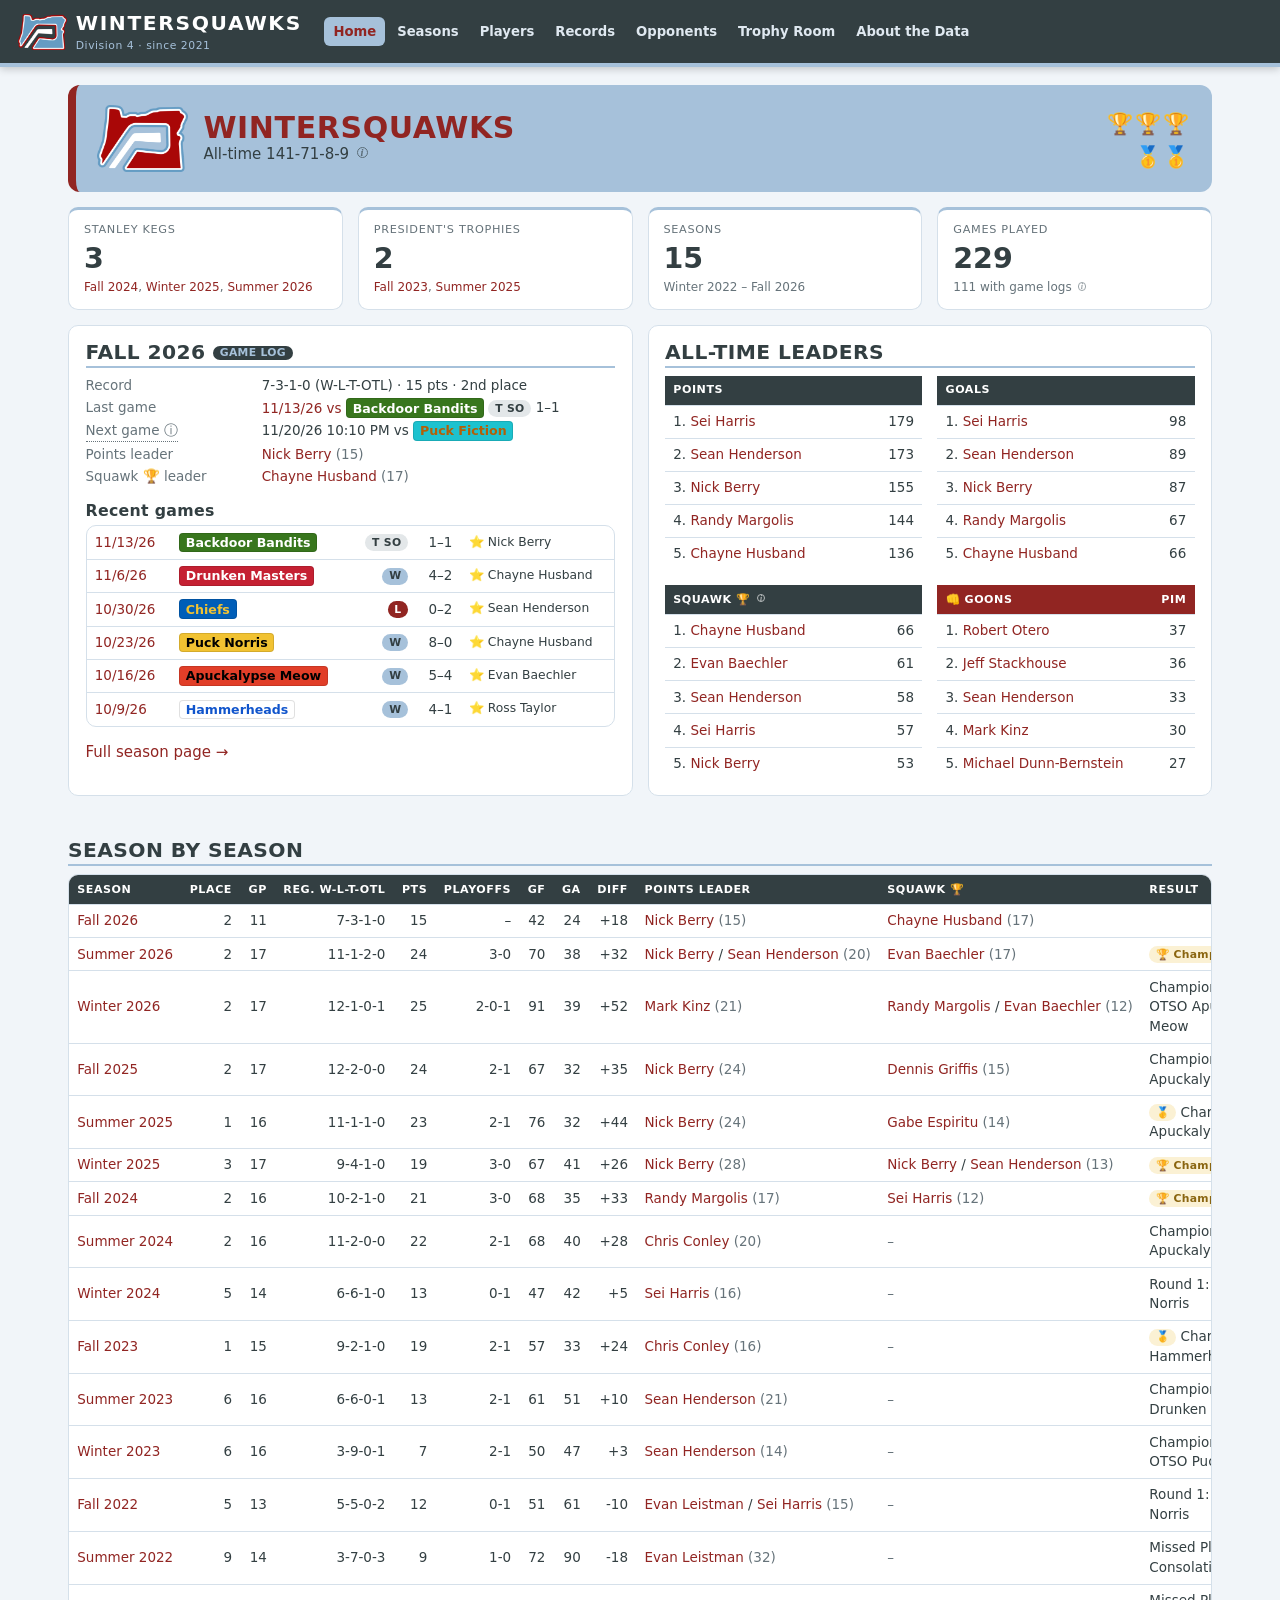
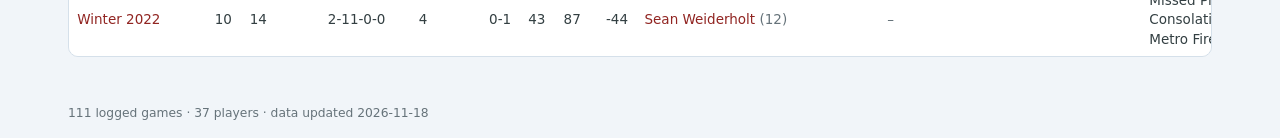
==== commit fcf574e6: "Keg stickers: Oregon logo on the top panel, Dublin Pub centred in the middle Co-Authored-By: Claude " ====
--- a/index.html
+++ b/index.html
@@ -5,7 +5,7 @@
 <meta name="viewport" content="width=device-width, initial-scale=1">
 <title>WinterSquawks · Stats</title>
 <link rel="icon" type="image/png" href="img/logos/primary.png">
-<link rel="stylesheet" href="css/style.css?v=8024936f7b">
+<link rel="stylesheet" href="css/style.css?v=b91606d338">
 </head>
 <body>
 <header class="top">
@@ -24,6 +24,6 @@
 <footer class="foot">
   <span id="foot-meta"></span>
 </footer>
-<script type="module" src="js/app.js?v=8024936f7b"></script>
+<script type="module" src="js/app.js?v=b91606d338"></script>
 </body>
 </html>
